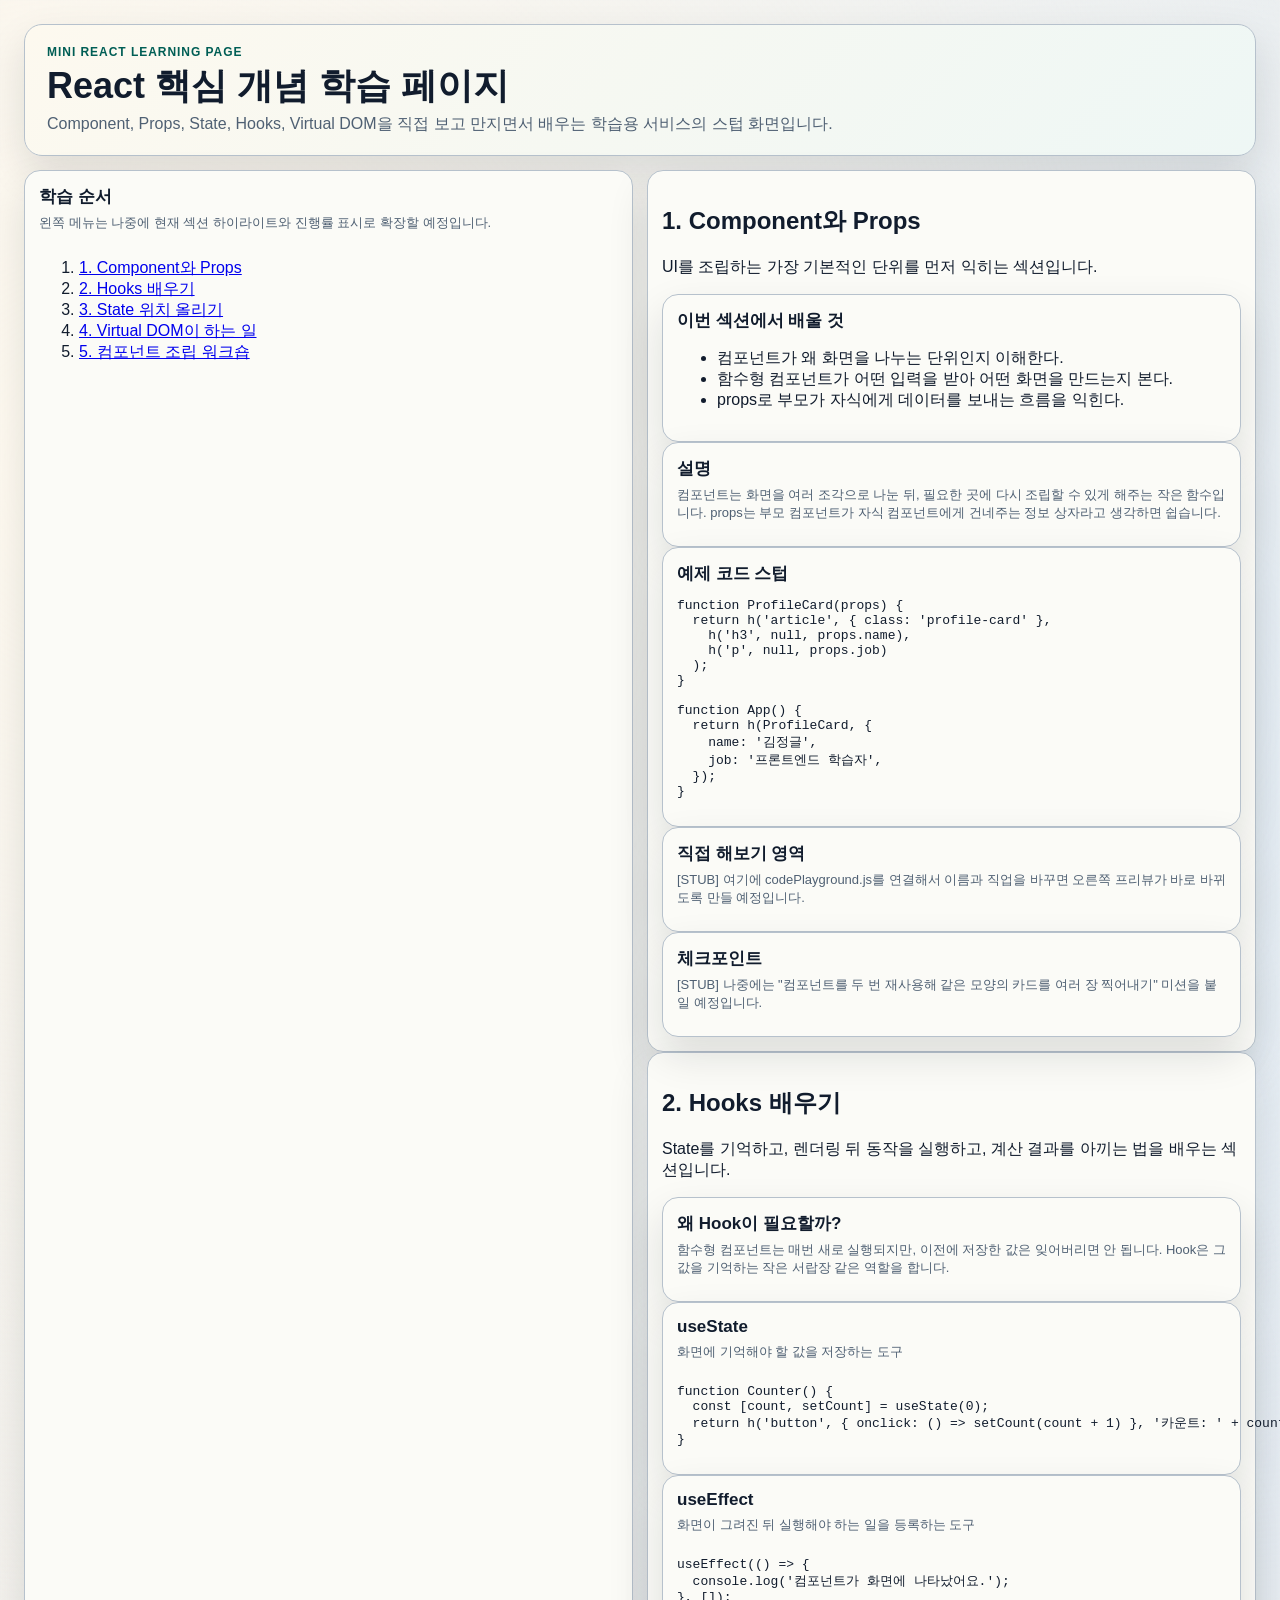
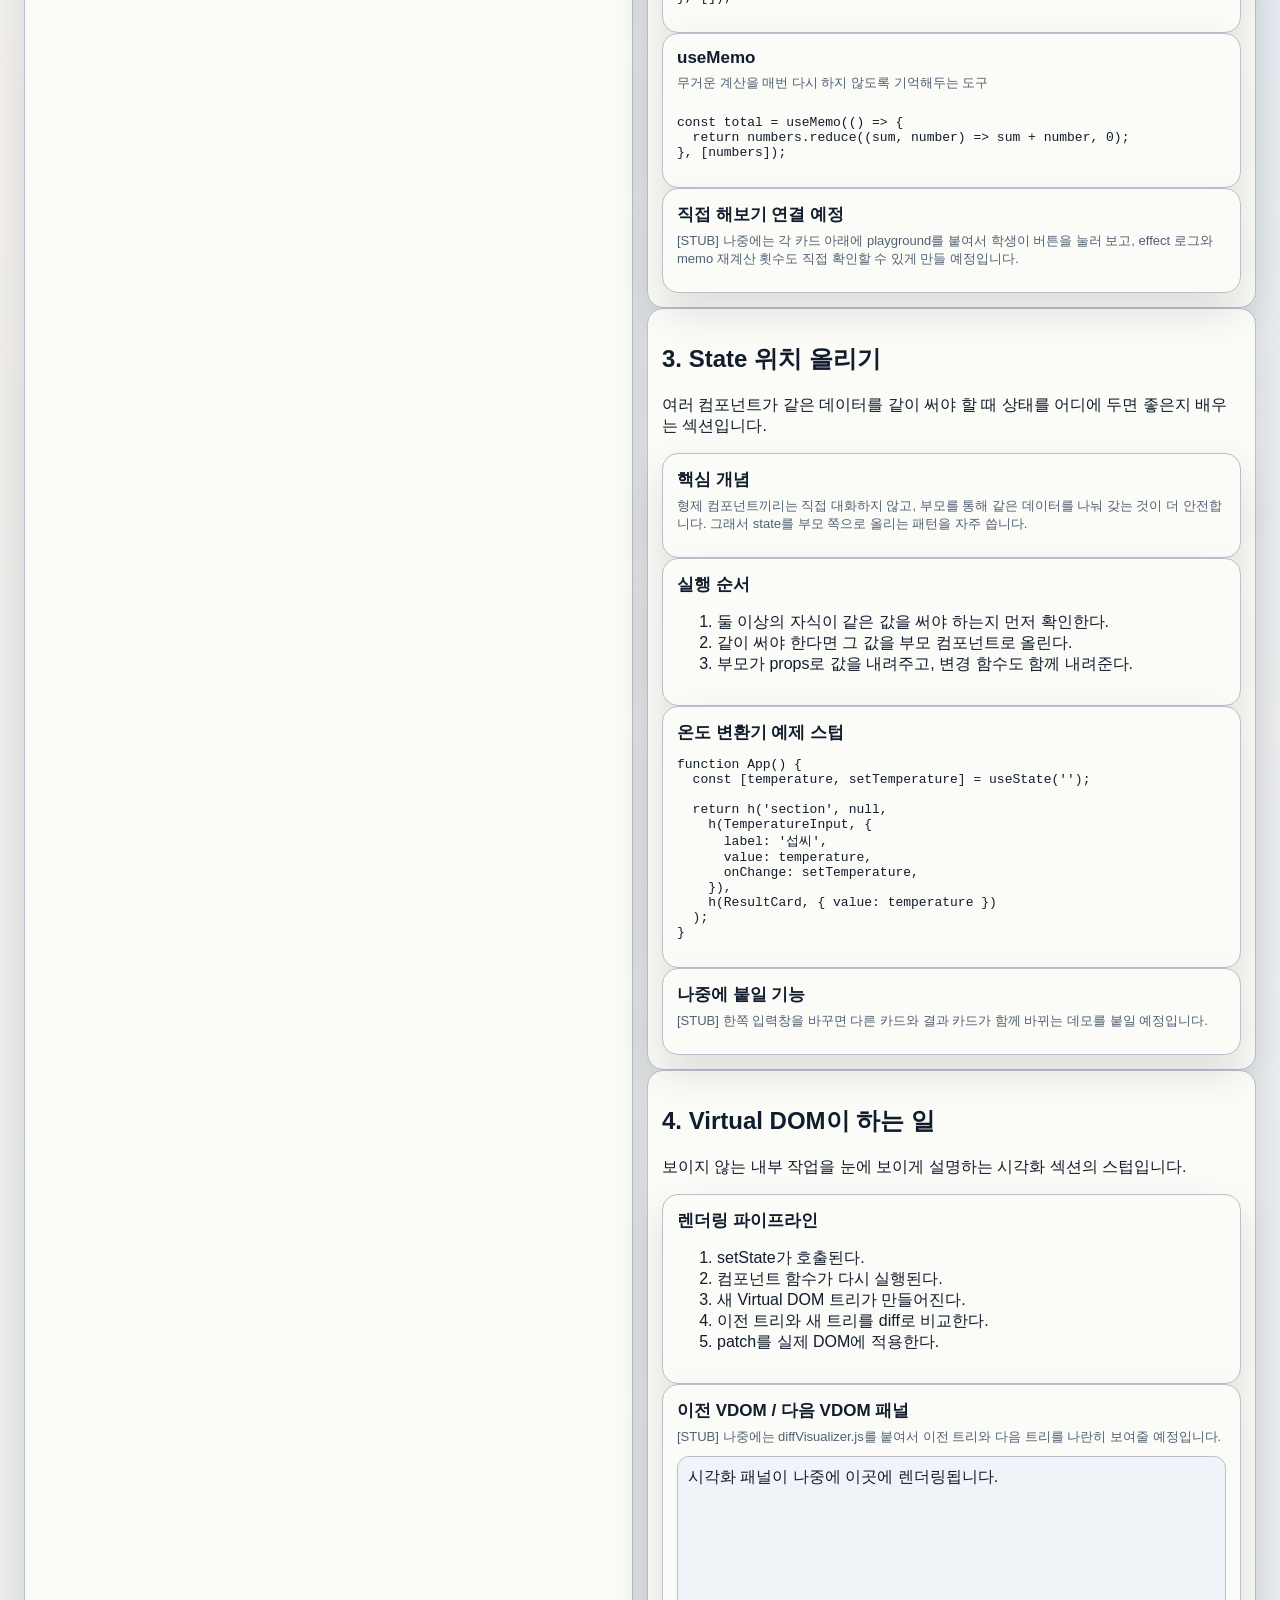
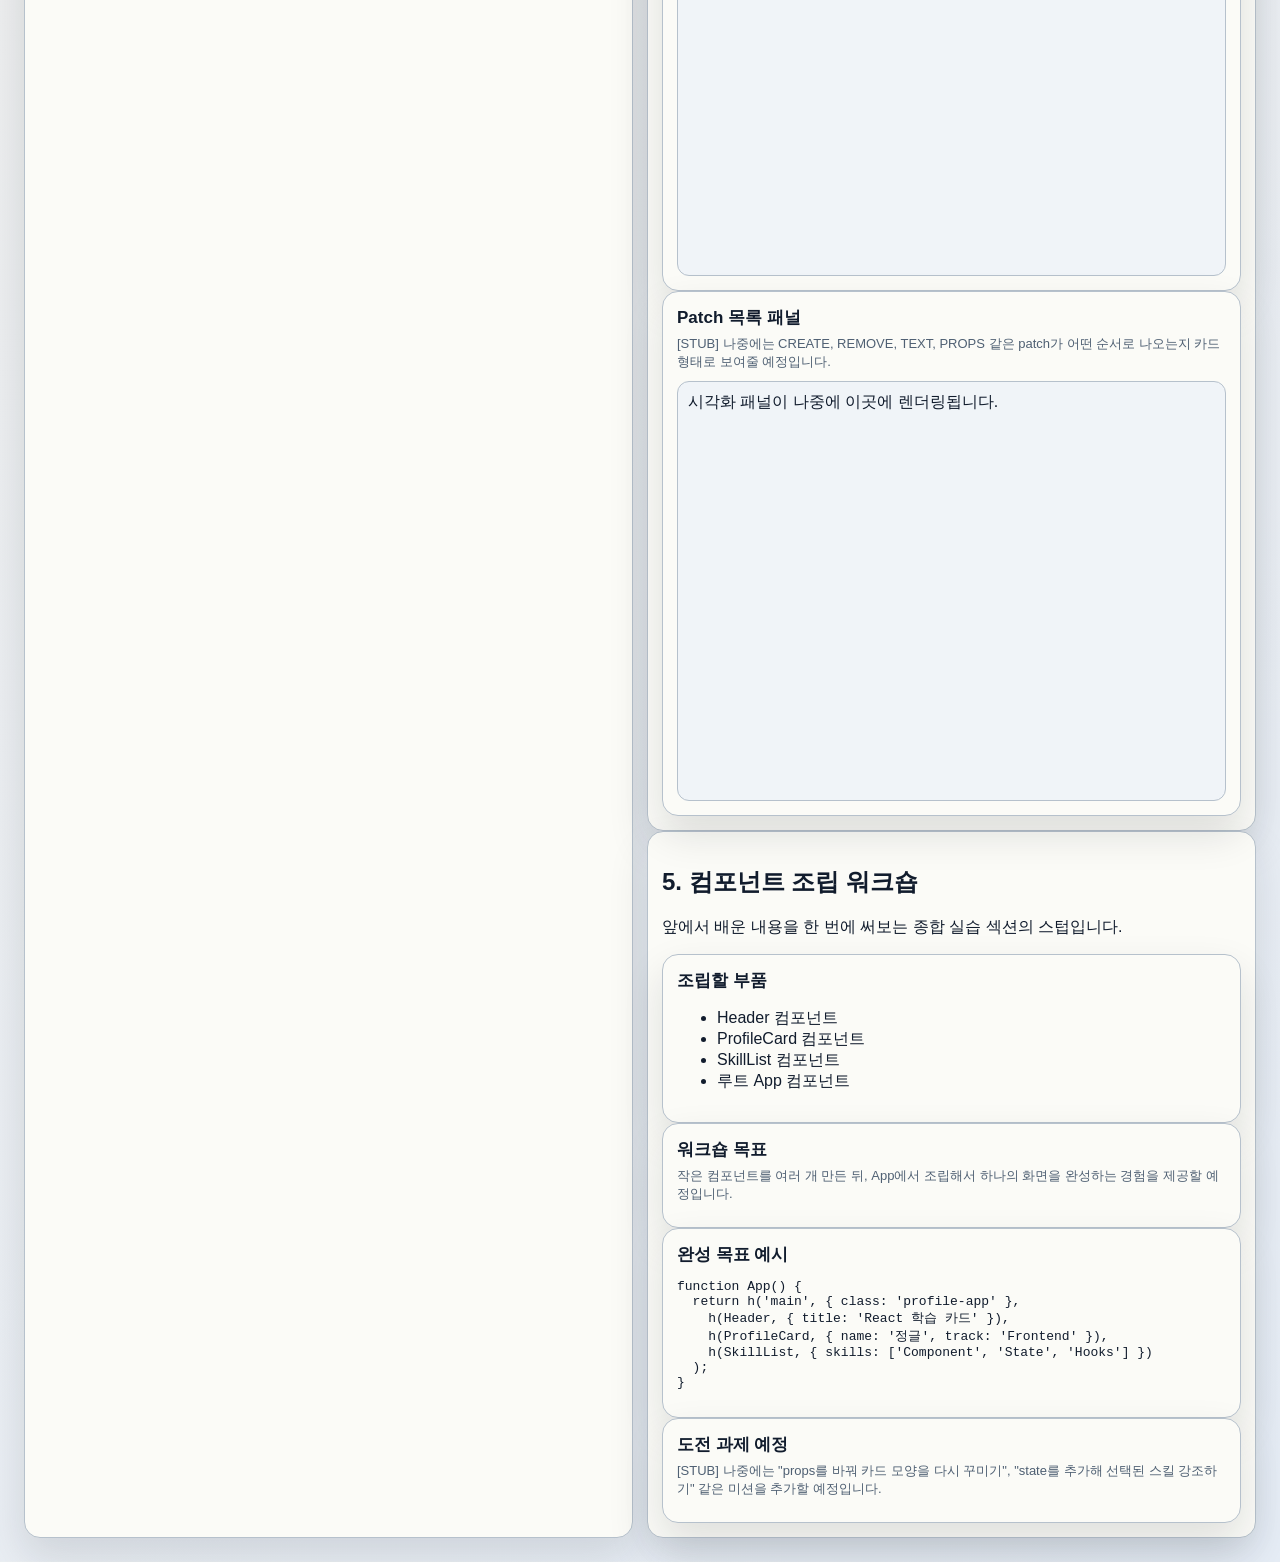
==== index.html @ 9bf92db6 "First commit" ====
<!doctype html>
<html lang="ko">
  <head>
    <meta charset="UTF-8" />
    <meta name="viewport" content="width=device-width, initial-scale=1.0" />
    <title>React Learning Page Stub</title>
    <link rel="stylesheet" href="./src/styles/main.css" />
  </head>
  <body>
    <div id="app"></div>
    <script type="module" src="./src/app.js"></script>
  </body>
</html>
---- src/styles/main.css ----
:root {
  --bg-a: #f5efe6;
  --bg-b: #e6edf6;
  --panel: #fbfbf7;
  --panel-soft: #f0f4f8;
  --line: #b6c1cc;
  --line-strong: #6f8094;
  --text: #111c2d;
  --muted: #4f6073;
  --accent: #007f73;
  --accent-strong: #005e55;
  --warn: #c53c27;
  --shadow: 0 18px 40px rgba(16, 22, 33, 0.12);
  --diff-panel-height: 340px;
}

* {
  box-sizing: border-box;
}

body {
  margin: 0;
  color: var(--text);
  background:
    radial-gradient(circle at 8% 10%, #fffaf0 0%, rgba(255, 250, 240, 0) 35%),
    radial-gradient(circle at 90% 15%, #dce9f6 0%, rgba(220, 233, 246, 0) 38%),
    linear-gradient(140deg, var(--bg-a), var(--bg-b));
  font-family: 'Pretendard', 'Apple SD Gothic Neo', 'Noto Sans KR', sans-serif;
  min-height: 100vh;
}

.nexus-shell {
  max-width: 1440px;
  margin: 0 auto;
  padding: 24px;
  display: grid;
  gap: 14px;
}

.hero {
  background: linear-gradient(135deg, #fdf9ef, #eef7f5);
  border: 1px solid var(--line);
  border-radius: 18px;
  padding: 20px 22px;
  box-shadow: var(--shadow);
  animation: rise-in 450ms ease-out;
}

.hero .eyebrow {
  margin: 0 0 6px;
  color: var(--accent-strong);
  text-transform: uppercase;
  letter-spacing: 0.08em;
  font-weight: 700;
  font-size: 12px;
}

.hero h1 {
  margin: 0;
  font-size: clamp(24px, 3vw, 36px);
  line-height: 1.15;
}

.hero p {
  margin: 8px 0 0;
  color: var(--muted);
}

.command-bar {
  display: flex;
  flex-wrap: wrap;
  gap: 8px;
  align-items: center;
  background: rgba(251, 251, 247, 0.75);
  border: 1px solid var(--line);
  border-radius: 16px;
  padding: 10px;
  backdrop-filter: blur(3px);
}

button {
  border: 1px solid var(--line-strong);
  background: #fff;
  color: var(--text);
  border-radius: 999px;
  padding: 8px 12px;
  font-weight: 700;
  font-size: 13px;
  cursor: pointer;
  transition: transform 120ms ease, background-color 120ms ease, border-color 120ms ease;
}

button:hover {
  background: #e8f4f3;
  border-color: var(--accent);
  transform: translateY(-1px);
}

button:active {
  transform: translateY(0);
}

button:disabled {
  opacity: 0.45;
  cursor: not-allowed;
}

.status {
  margin-left: 6px;
  font-size: 13px;
  color: var(--muted);
}

.main-grid {
  display: grid;
  gap: 14px;
  grid-template-columns: repeat(2, minmax(0, 1fr));
}

.main-grid .panel-card {
  display: flex;
  flex-direction: column;
}

.main-grid .panel-card .panel {
  flex: 1 1 auto;
}

#actual-root {
  height: 100%;
}

.panel-card {
  background: var(--panel);
  border: 1px solid var(--line);
  border-radius: 16px;
  padding: 14px;
  box-shadow: var(--shadow);
}

.panel-card > h2,
.panel-card > h3 {
  margin: 0;
  font-size: 17px;
}

.panel-card > p {
  margin: 6px 0 10px;
  color: var(--muted);
  font-size: 13px;
}

.tree-caption {
  min-height: 38px;
}

.panel {
  min-height: 420px;
  border-radius: 12px;
  border: 1px solid var(--line);
  background: var(--panel-soft);
  padding: 10px;
  overflow: auto;
}

.readonly-root {
  pointer-events: none;
}

.readonly-root .state-buttons,
.readonly-root .temp-control,
.readonly-root .ac-temp-input {
  display: none !important;
}

.readonly-root .device-row,
.readonly-root .device-row-ac {
  display: flex;
  align-items: center;
  justify-content: space-between;
}

.readonly-root .device-readout,
.readonly-root .ac-temp-readout {
  color: var(--accent-strong) !important;
  font-weight: 800;
}

.editable-root {
  outline: none;
}

.patch-log {
  min-height: var(--diff-panel-height);
  max-height: var(--diff-panel-height);
  overflow: auto;
  border-radius: 12px;
  border: 1px solid #243045;
  background: #101827;
  padding: 10px;
}

.log-row {
  margin: 0 0 8px;
  color: #d2ddf3;
  font-family: ui-monospace, SFMono-Regular, Menlo, Monaco, Consolas, 'Liberation Mono', monospace;
  font-size: 12px;
  line-height: 1.3;
}

.log-row.muted {
  color: #9ba8c0;
}

.tree-grid {
  display: grid;
  gap: 14px;
  grid-template-columns: repeat(2, minmax(0, 1fr));
}

.json-box {
  margin: 0;
  min-height: 260px;
  max-height: 340px;
  overflow: auto;
  border-radius: 12px;
  border: 1px solid #243045;
  background: #0f1725;
  color: #d6e0f5;
  padding: 10px;
}

#json-diff {
  min-height: var(--diff-panel-height);
  max-height: var(--diff-panel-height);
}

#json-current,
#json-after {
  min-height: 520px;
  max-height: 680px;
}

.json-tree {
  font-family: ui-monospace, SFMono-Regular, Menlo, Monaco, Consolas, 'Liberation Mono', monospace;
  font-size: 12px;
}

.json-branch {
  list-style: none;
  margin: 0;
  padding-left: 16px;
  border-left: 1px dashed rgba(188, 204, 229, 0.25);
}

.json-branch.root {
  border-left: none;
  padding-left: 0;
}

.json-branch > li {
  position: relative;
  margin: 3px 0;
}

.json-row {
  display: inline-flex;
  gap: 2px;
  align-items: baseline;
}

.json-key {
  color: #8cc9ff;
}

.json-value {
  color: #dfe8fa;
}

.json-value.string {
  color: #f9ca75;
}

.json-value.number {
  color: #73e0a9;
}

.json-value.boolean,
.json-value.null {
  color: #ff9ea4;
}

.json-value.shape {
  color: #a9b8d6;
}

.visualizer {
  overflow: auto;
}

.subheading {
  margin: 14px 0 6px;
  font-size: 14px;
  color: var(--text);
}

.tree-graph {
  border: 1px solid var(--line);
  background: linear-gradient(180deg, #f6f8fa, #eef2f6);
  border-radius: 12px;
  padding: 12px;
  overflow: auto;
}

.mutation-metrics {
  display: flex;
  flex-wrap: wrap;
  gap: 6px;
  margin: 4px 0 8px;
}

.metric-chip {
  display: inline-block;
  border: 1px solid #2b3d55;
  background: #0f1725;
  color: #c7d4ef;
  border-radius: 999px;
  padding: 4px 10px;
  font-size: 11px;
  line-height: 1.3;
  font-family: ui-monospace, SFMono-Regular, Menlo, Monaco, Consolas, 'Liberation Mono', monospace;
}

.mutation-log {
  min-height: 140px;
  max-height: 220px;
  overflow: auto;
  border-radius: 12px;
  border: 1px solid #243045;
  background: #101827;
  padding: 10px;
}

.graph-readable {
  min-width: 620px;
}

.graph-svg {
  width: 100%;
  height: auto;
  display: block;
}

.graph-level-guide {
  stroke: rgba(143, 158, 178, 0.25);
  stroke-width: 1;
}

.graph-level-label {
  fill: #4f6073;
  font-size: 12px;
  font-weight: 700;
}

.graph-edge {
  stroke: #6f8eb1;
  stroke-width: 1.3;
}

.graph-node {
  fill: #ffffff;
  stroke: #70869f;
  stroke-width: 1.5;
}

.graph-node-label {
  text-anchor: middle;
  dominant-baseline: middle;
  fill: #203146;
  font-size: 12px;
  font-weight: 700;
  font-family: 'Pretendard', 'Apple SD Gothic Neo', 'Noto Sans KR', sans-serif;
  pointer-events: none;
}

.nexus-board {
  display: grid;
  gap: 10px;
  animation: rise-in 260ms ease-out;
}

.nexus-header {
  border: 1px solid #99b8c8;
  background: linear-gradient(135deg, #e7f3f0, #dde9f3);
  border-radius: 12px;
  padding: 10px;
}

.nexus-header h4 {
  margin: 0;
}

.header-meta {
  margin-top: 6px;
  display: grid;
  grid-template-columns: repeat(3, minmax(0, 1fr));
  gap: 8px;
  font-size: 12px;
}

.header-meta span {
  padding: 6px;
  border-radius: 10px;
  background: rgba(255, 255, 255, 0.7);
  border: 1px solid #cad9e6;
}

.header-meta b {
  color: var(--muted);
  margin-right: 4px;
}

.room-grid {
  display: grid;
  grid-template-columns: repeat(2, minmax(0, 1fr));
  gap: 8px;
}

.room-card {
  border: 1px solid #b5cad9;
  background: #fff;
  border-radius: 12px;
  padding: 8px;
  transition: transform 140ms ease, box-shadow 140ms ease, border-color 140ms ease;
}

.room-card-head {
  display: flex;
  align-items: center;
  justify-content: space-between;
  margin-bottom: 7px;
}

.room-grid.is-sorting .room-card {
  cursor: grabbing;
}

.room-card.is-dragging {
  opacity: 0.4;
  transform: scale(0.985);
  border-style: dashed;
  border-color: #5f84a8;
}

.room-card.is-drag-hidden {
  visibility: hidden;
  height: 0 !important;
  min-height: 0 !important;
  padding: 0 !important;
  margin: 0 !important;
  border-width: 0 !important;
  overflow: hidden;
}

.room-card.room-drop-slot {
  border: 2px dashed var(--accent);
  background: rgba(0, 127, 115, 0.08);
  box-shadow: inset 0 0 0 1px rgba(0, 127, 115, 0.22);
}

.room-title {
  margin: 0;
  cursor: grab;
  user-select: none;
  display: inline-flex;
  align-items: center;
  gap: 6px;
}

.room-title::before {
  content: '::';
  color: #7f93ab;
  font-size: 11px;
  letter-spacing: 0.08em;
}

.card-theme-btn {
  border-radius: 999px;
  padding: 3px 8px;
  font-size: 11px;
  font-weight: 700;
  line-height: 1.4;
  border: 1px solid #9fb0c5;
  background: #fff;
  color: #28425d;
}

.room-card.is-dark {
  background: #162332;
  border-color: #385674;
}

.room-card.is-dark .room-title,
.room-card.is-dark .device-name {
  color: #e8f2ff;
}

.room-card.is-dark .room-title::before {
  color: #9ab7d4;
}

.room-card.is-dark .device-row {
  background: #1d2f43;
  border-color: #385674;
}

.room-card.is-dark .device-readout,
.room-card.is-dark .ac-temp-readout {
  color: #86f0df;
}

.room-card.is-dark .temp-control,
.room-card.is-dark em {
  color: #c5d6e9;
}

.room-card.is-dark .card-theme-btn,
.room-card.is-dark .chip-btn {
  background: #24394f;
  border-color: #4a6785;
  color: #e7f1ff;
}

.room-card.is-dark .chip-btn.is-active,
.room-card.is-dark .chip-btn[aria-pressed='true'] {
  background: #12473f;
  border-color: #2bb59c;
  color: #cbfff4;
}

.device-list {
  list-style: none;
  padding: 0;
  margin: 0;
  display: grid;
  gap: 6px;
}

.device-row {
  display: grid;
  grid-template-columns: 1fr auto auto;
  gap: 6px;
  padding: 6px;
  border-radius: 8px;
  border: 1px solid #d4dee8;
  background: #f9fbfc;
  font-size: 12px;
}

.device-row strong {
  justify-self: end;
}

.device-name {
  font-weight: 700;
}

.device-row-ac {
  grid-template-columns: 1fr auto auto;
}

.device-row-ac .state-buttons {
  grid-column: 1 / -1;
  width: 100%;
  display: flex;
  justify-content: flex-end;
}

.temp-control {
  display: inline-flex;
  align-items: center;
  gap: 4px;
  font-size: 12px;
  color: var(--muted);
}

.ac-temp-input {
  width: 54px;
  border: 1px solid #a7b7ca;
  border-radius: 8px;
  padding: 3px 6px;
  font-size: 12px;
  font-weight: 700;
  color: var(--text);
  background: #fff;
}

.ac-temp-readout {
  font-weight: 700;
  color: var(--accent-strong);
  justify-self: end;
}

.state-buttons {
  display: inline-flex;
  gap: 4px;
  flex-wrap: wrap;
  justify-content: flex-end;
}

.chip-btn {
  border-radius: 999px;
  padding: 3px 8px;
  font-size: 11px;
  font-weight: 700;
  line-height: 1.4;
  border: 1px solid #9fb0c5;
  background: #fff;
}

.chip-btn.is-active,
.chip-btn[aria-pressed='true'] {
  background: #dff3f0;
  border-color: var(--accent);
  color: var(--accent-strong);
}

.device-row em {
  font-style: normal;
  color: var(--muted);
  justify-self: end;
}

.device-row[data-active='on'] strong,
.device-row[data-power='on'] strong,
.device-row[data-state='recording'] strong {
  color: var(--accent-strong);
}

.device-row[data-active='off'] strong,
.device-row[data-power='off'] strong,
.device-row[data-state='idle'] strong {
  color: #7a8798;
}

.patch-hit {
  animation: patch-pulse 420ms ease-out;
}

.temp-hit {
  animation: temp-target 480ms ease-out;
}

.replace-hit {
  animation: replace-pop 520ms ease-out;
}

.graph-hit {
  fill: #ef4444 !important;
  stroke: #991b1b !important;
  animation: graph-node-pop 520ms ease-out;
}

.graph-hit + .graph-node-label {
  fill: #ffffff !important;
  font-weight: 800;
}

@keyframes rise-in {
  from {
    opacity: 0;
    transform: translateY(8px);
  }
  to {
    opacity: 1;
    transform: translateY(0);
  }
}

@keyframes patch-pulse {
  0% {
    box-shadow: 0 0 0 0 rgba(0, 127, 115, 0.18);
  }
  100% {
    box-shadow: 0 0 0 7px rgba(0, 127, 115, 0);
  }
}

@keyframes temp-target {
  0%,
  100% {
    border-radius: 4px;
  }
  35% {
    border-radius: 4px;
    background: rgba(197, 60, 39, 0.08);
    outline: 1px solid rgba(197, 60, 39, 0.45);
  }
}

@keyframes replace-pop {
  0% {
    transform: scale(0.98);
    outline: 2px solid rgba(0, 127, 115, 0.5);
  }
  100% {
    transform: scale(1);
    outline: 2px solid rgba(0, 127, 115, 0);
  }
}

@keyframes graph-node-pop {
  0% {
    transform: scale(0.92);
    fill: #fecaca;
    stroke: #dc2626;
  }
  55% {
    transform: scale(1.08);
    fill: #ef4444;
    stroke: #991b1b;
  }
  100% {
    transform: scale(1);
    fill: #ef4444;
    stroke: #991b1b;
  }
}

@media (max-width: 1200px) {
  .room-grid {
    grid-template-columns: 1fr;
  }
}

@media (max-width: 900px) {
  .nexus-shell {
    padding: 14px;
  }

  .main-grid,
  .tree-grid {
    grid-template-columns: 1fr;
  }

  .panel {
    min-height: 300px;
  }

  .header-meta,
  .room-grid {
    grid-template-columns: 1fr;
  }

  .patch-log,
  #json-diff {
    min-height: 280px;
    max-height: 280px;
  }
}
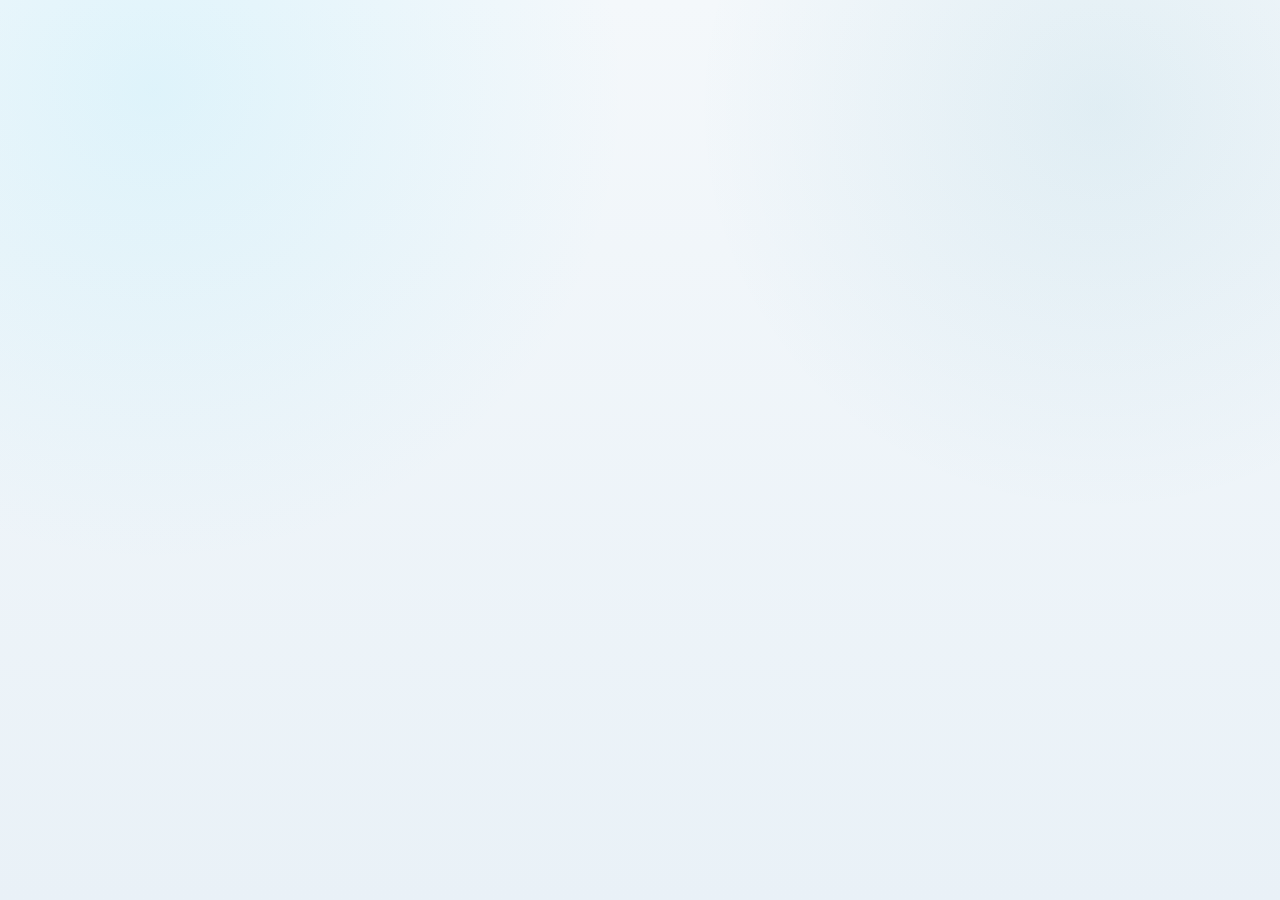
==== commit 76b857c6: "feat: 학습 페이지 레이아웃 개선과 챌린지 UX 정리" ====
--- a/index.html
+++ b/index.html
@@ -3,7 +3,7 @@
   <head>
     <meta charset="UTF-8" />
     <meta name="viewport" content="width=device-width, initial-scale=1.0" />
-    <title>React Learning Page Stub</title>
+    <title>What is React?</title>
     <link rel="stylesheet" href="./src/styles/main.css" />
   </head>
   <body>
--- a/src/styles/main.css
+++ b/src/styles/main.css
@@ -1,760 +1,1527 @@
+/* ===========================================================
+   전역 색과 그림자 값을 먼저 모아 둔다.
+   숫자를 한곳에 모아 두면 나중에 분위기를 바꾸기 쉽다.
+   =========================================================== */
 :root {
-  --bg-a: #f5efe6;
-  --bg-b: #e6edf6;
-  --panel: #fbfbf7;
-  --panel-soft: #f0f4f8;
-  --line: #b6c1cc;
-  --line-strong: #6f8094;
-  --text: #111c2d;
-  --muted: #4f6073;
-  --accent: #007f73;
-  --accent-strong: #005e55;
-  --warn: #c53c27;
-  --shadow: 0 18px 40px rgba(16, 22, 33, 0.12);
-  --diff-panel-height: 340px;
-}
-
+  --bg-top: #f4f8fb;
+  --bg-bottom: #e9f1f7;
+  --panel: #ffffff;
+  --panel-strong: #ffffff;
+  --panel-soft: #f4f9fd;
+  --line: #d7e2eb;
+  --line-strong: #8ea3b5;
+  --text: #1f2328;
+  --muted: #52606d;
+  --accent: #61dafb;
+  --accent-strong: #087ea4;
+  --accent-soft: #e6f7ff;
+  --warning-soft: #fff7db;
+  --warning-line: #e6c96b;
+  --danger-soft: #fff1f2;
+  --danger-line: #f3a4b3;
+  --code-bg: #1f2328;
+  --code-text: #eaf4fb;
+  --shadow-lg: 0 24px 50px rgba(31, 35, 40, 0.1);
+  --shadow-md: 0 16px 32px rgba(31, 35, 40, 0.08);
+  --radius-xl: 24px;
+  --radius-lg: 18px;
+  --radius-md: 14px;
+  --radius-sm: 10px;
+  --react-dark: #20232a;
+  --react-darker: #16181d;
+  --react-glow: rgba(97, 218, 251, 0.34);
+}
+
+/* ===========================================================
+   모든 요소의 크기 계산 방식을 통일한다.
+   padding과 border를 포함해서 계산하면 레이아웃이 덜 흔들린다.
+   =========================================================== */
 * {
   box-sizing: border-box;
 }
 
+/* ===========================================================
+   페이지 바탕과 기본 글꼴을 정한다.
+   밝은 종이 느낌 배경 위에 카드가 떠 있는 분위기를 만든다.
+   =========================================================== */
+html {
+  scroll-behavior: smooth;
+}
+
 body {
   margin: 0;
+  min-height: 100vh;
   color: var(--text);
   background:
-    radial-gradient(circle at 8% 10%, #fffaf0 0%, rgba(255, 250, 240, 0) 35%),
-    radial-gradient(circle at 90% 15%, #dce9f6 0%, rgba(220, 233, 246, 0) 38%),
-    linear-gradient(140deg, var(--bg-a), var(--bg-b));
+    radial-gradient(circle at 12% 10%, rgba(97, 218, 251, 0.14), transparent 34%),
+    radial-gradient(circle at 86% 12%, rgba(8, 126, 164, 0.08), transparent 30%),
+    linear-gradient(180deg, var(--bg-top), var(--bg-bottom));
   font-family: 'Pretendard', 'Apple SD Gothic Neo', 'Noto Sans KR', sans-serif;
-  min-height: 100vh;
-}
-
-.nexus-shell {
-  max-width: 1440px;
+}
+
+/* ===========================================================
+   링크 기본 색을 통일한다.
+   React tone을 유지하되 가독성이 좋은 청록 계열을 쓴다.
+   =========================================================== */
+a {
+  color: var(--accent-strong);
+}
+
+/* ===========================================================
+   버튼은 프로젝트 전체에서 같은 느낌을 공유한다.
+   =========================================================== */
+button {
+  border: 1px solid var(--line-strong);
+  border-radius: 999px;
+  background: white;
+  color: var(--text);
+  padding: 10px 14px;
+  font-size: 14px;
+  font-weight: 700;
+  cursor: pointer;
+  transition:
+    transform 120ms ease,
+    border-color 120ms ease,
+    background-color 120ms ease;
+}
+
+button:hover:not(:disabled) {
+  transform: translateY(-1px);
+  border-color: var(--accent);
+  background: var(--accent-soft);
+}
+
+button:disabled {
+  opacity: 0.45;
+  cursor: not-allowed;
+}
+
+/* ===========================================================
+   코드 태그는 본문 안에서도 조금 또렷하게 보이게 만든다.
+   =========================================================== */
+code {
+  border-radius: 8px;
+  background: rgba(15, 23, 42, 0.08);
+  padding: 2px 6px;
+  font-family: ui-monospace, SFMono-Regular, Menlo, Monaco, Consolas, 'Liberation Mono', monospace;
+  font-size: 0.95em;
+}
+
+/* ===========================================================
+   페이지 전체를 감싸는 메인 셸이다.
+   =========================================================== */
+.nexus-shell,
+.learning-shell {
+  width: min(1720px, calc(100% - 20px));
   margin: 0 auto;
-  padding: 24px;
-  display: grid;
+  padding: 28px 0 56px;
+}
+
+.learning-shell {
+  height: 100vh;
+  overflow: hidden;
+  padding: 18px 0;
+}
+
+/* ===========================================================
+   상단 히어로 영역은 페이지의 첫인상을 만든다.
+   =========================================================== */
+.hero,
+.learning-hero {
+  display: flex;
+  justify-content: center;
+  margin-bottom: 18px;
+}
+
+.hero-copy,
+.hero-status-card,
+.learning-sidebar,
+.panel-card {
+  border: 1px solid var(--line);
+  border-radius: var(--radius-xl);
+  background: rgba(255, 255, 255, 0.94);
+  box-shadow: var(--shadow-lg);
+}
+
+.hero-copy {
+  width: min(760px, 100%);
+  min-height: 0;
+  padding: 24px 28px;
+  text-align: center;
+  color: #f6fbff;
+  background:
+    radial-gradient(circle at top right, rgba(97, 218, 251, 0.18), transparent 30%),
+    linear-gradient(135deg, rgba(32, 35, 42, 0.98), rgba(22, 24, 29, 0.98));
+}
+
+.hero-copy-inline {
+  display: flex;
+  align-items: center;
+  justify-content: flex-start;
+  flex-wrap: wrap;
+  gap: 18px 26px;
+  width: 100%;
+  padding: 14px 20px;
+  text-align: left;
+}
+
+.hero-title-row {
+  display: flex;
+  align-items: center;
+  justify-content: flex-start;
   gap: 14px;
-}
-
-.hero {
-  background: linear-gradient(135deg, #fdf9ef, #eef7f5);
-  border: 1px solid var(--line);
-  border-radius: 18px;
-  padding: 20px 22px;
-  box-shadow: var(--shadow);
-  animation: rise-in 450ms ease-out;
-}
-
-.hero .eyebrow {
+  flex-wrap: nowrap;
+  flex: 0 0 auto;
+  min-width: 0;
+}
+
+.react-mark {
+  width: 72px;
+  height: auto;
+  filter: drop-shadow(0 0 22px var(--react-glow));
+}
+
+.react-mark-inline {
+  width: 44px;
+  flex: 0 0 auto;
+  filter:
+    drop-shadow(0 0 18px rgba(97, 218, 251, 0.28))
+    drop-shadow(0 10px 20px rgba(8, 126, 164, 0.12));
+}
+
+.react-mark-orbit {
+  fill: none;
+  stroke: var(--accent);
+  stroke-width: 10;
+}
+
+.react-mark-core {
+  fill: var(--accent);
+}
+
+.eyebrow {
+  margin: 0 0 10px;
+  color: var(--accent);
+  font-size: 12px;
+  font-weight: 800;
+  letter-spacing: 0.1em;
+  text-transform: uppercase;
+}
+
+.hero h1 {
+  margin: 0;
+  white-space: nowrap;
+  font-size: clamp(28px, 2.8vw, 38px);
+  line-height: 1.06;
+  font-weight: 900;
+  letter-spacing: -0.04em;
+  background:
+    linear-gradient(
+      180deg,
+      rgba(214, 220, 226, 0.98) 0%,
+      rgba(237, 241, 244, 0.98) 24%,
+      rgba(188, 196, 204, 0.95) 48%,
+      rgba(230, 235, 240, 0.96) 72%,
+      rgba(177, 185, 193, 0.94) 100%
+    ),
+    linear-gradient(
+      118deg,
+      rgba(255, 255, 255, 0) 0%,
+      rgba(228, 238, 245, 0.18) 41%,
+      rgba(97, 218, 251, 0.22) 49%,
+      rgba(243, 247, 250, 0.18) 57%,
+      rgba(255, 255, 255, 0) 100%
+    );
+  background-size: 100% 100%, 240% 100%;
+  background-position: 50% 50%, 165% 50%;
+  -webkit-background-clip: text;
+  background-clip: text;
+  color: transparent;
+  -webkit-text-fill-color: transparent;
+  -webkit-text-stroke: 0.5px rgba(214, 220, 226, 0.12);
+  text-shadow:
+    0 1px 0 rgba(245, 247, 249, 0.08),
+    0 0 1px rgba(208, 216, 224, 0.16);
+  filter:
+    drop-shadow(0 1px 0 rgba(255, 255, 255, 0.08))
+    drop-shadow(0 8px 16px rgba(97, 218, 251, 0.04));
+  animation: hero-title-shimmer 7.4s ease-in-out infinite;
+}
+
+/* ===========================================================
+   제목 위를 빛이 한 번 훑고 지나가는 느낌을 만든다.
+   React cyan이 금속 표면 위를 스치듯 이동하도록 배경 위치를 바꾼다.
+   =========================================================== */
+@keyframes hero-title-shimmer {
+  0% {
+    background-position: 50% 50%, 165% 50%;
+  }
+
+  50% {
+    background-position: 50% 50%, 54% 50%;
+  }
+
+  100% {
+    background-position: 50% 50%, -8% 50%;
+  }
+}
+
+.hero-pills {
+  display: flex;
+  flex: 0 0 auto;
+  flex-wrap: nowrap;
+  align-items: center;
+  gap: 18px;
+  margin-top: 0;
+  justify-content: flex-start;
+}
+
+.hero-pill {
+  display: inline-flex;
+  align-items: center;
+  gap: 8px;
+  border: 1px solid rgba(97, 218, 251, 0.24);
+  border-radius: 999px;
+  background: rgba(97, 218, 251, 0.12);
+  color: #dff7ff;
+  white-space: nowrap;
+  padding: 6px 11px;
+  font-size: 12px;
+  font-weight: 700;
+  text-decoration: none;
+  transition:
+    transform 180ms ease,
+    border-color 180ms ease,
+    background-color 180ms ease,
+    box-shadow 180ms ease;
+}
+
+.hero-pill:hover {
+  border-color: rgba(97, 218, 251, 0.42);
+  background: rgba(97, 218, 251, 0.18);
+  box-shadow: 0 10px 24px rgba(8, 126, 164, 0.18);
+  transform: translateY(-1px);
+}
+
+.hero-pill:focus-visible {
+  outline: 2px solid rgba(97, 218, 251, 0.95);
+  outline-offset: 3px;
+}
+
+.hero-pill-icon {
+  width: 14px;
+  height: 14px;
+  flex: 0 0 auto;
+}
+
+.hero-utility {
+  display: flex;
+  flex: 0 0 auto;
+  margin-left: auto;
+  align-items: center;
+}
+
+.hero-test-link {
+  display: inline-flex;
+  align-items: center;
+  justify-content: center;
+  border: 1px solid rgba(255, 255, 255, 0.18);
+  border-radius: 999px;
+  background: rgba(255, 255, 255, 0.1);
+  color: #f4fbff;
+  white-space: nowrap;
+  padding: 7px 12px;
+  font-size: 12px;
+  font-weight: 800;
+  letter-spacing: 0.04em;
+  text-decoration: none;
+  transition:
+    transform 180ms ease,
+    border-color 180ms ease,
+    background-color 180ms ease,
+    box-shadow 180ms ease;
+}
+
+.hero-test-link:hover {
+  transform: translateY(-1px);
+  border-color: rgba(97, 218, 251, 0.42);
+  background: rgba(97, 218, 251, 0.18);
+  box-shadow: 0 10px 24px rgba(8, 126, 164, 0.18);
+}
+
+.hero-test-link:focus-visible {
+  outline: 2px solid rgba(97, 218, 251, 0.95);
+  outline-offset: 3px;
+}
+
+.hero-status-card {
+  display: flex;
+  flex-direction: column;
+  justify-content: center;
+  padding: 22px;
+  background:
+    linear-gradient(160deg, rgba(97, 218, 251, 0.16), rgba(255, 255, 255, 0.95)),
+    var(--panel-strong);
+}
+
+.hero-status-label {
+  margin: 0 0 8px;
+  color: var(--muted);
+  font-size: 13px;
+  font-weight: 700;
+}
+
+.hero-status-value {
+  font-size: 26px;
+  line-height: 1.2;
+}
+
+.hero-status-copy {
+  margin: 10px 0 0;
+  color: var(--muted);
+  line-height: 1.7;
+}
+
+/* ===========================================================
+   메인 학습 레이아웃이다.
+   왼쪽 rail에는 navigation을 두고,
+   가운데에는 읽기용 stage를 두고,
+   오른쪽 rail은 실습 playground 전용으로 사용한다.
+   =========================================================== */
+.main-grid,
+.learning-grid {
+  display: grid;
+  grid-template-columns:
+    minmax(164px, 188px)
+    minmax(0, 1.08fr)
+    minmax(420px, 0.92fr);
+  grid-template-rows: auto minmax(0, 1fr);
+  height: 100%;
+  justify-content: start;
+  gap: 24px;
+  align-items: stretch;
+}
+
+.learning-hero-banner {
+  grid-column: 2 / 4;
+  grid-row: 1;
+  margin-bottom: 0;
+  min-width: 0;
+}
+
+.learning-hero-banner .hero-copy {
+  width: 100%;
+}
+
+.learning-sidebar {
+  grid-column: 1;
+  grid-row: 2;
+  position: static;
+  align-self: start;
+  height: fit-content;
+  min-height: auto;
+  overflow: visible;
+  padding: 14px;
+  width: 100%;
+}
+
+.sidebar-label {
   margin: 0 0 6px;
   color: var(--accent-strong);
+  font-size: 12px;
+  font-weight: 800;
+  letter-spacing: 0.08em;
   text-transform: uppercase;
-  letter-spacing: 0.08em;
-  font-weight: 700;
-  font-size: 12px;
-}
-
-.hero h1 {
-  margin: 0;
-  font-size: clamp(24px, 3vw, 36px);
-  line-height: 1.15;
-}
-
-.hero p {
+}
+
+.learning-sidebar h2 {
+  margin: 0;
+  font-size: 21px;
+}
+
+.sidebar-copy {
   margin: 8px 0 0;
   color: var(--muted);
-}
-
-.command-bar {
+  font-size: 14px;
+  line-height: 1.6;
+}
+
+.learning-content {
+  display: block;
+  width: 100%;
+  min-height: auto;
+  overflow: visible;
+  padding-right: 0;
+}
+
+.learning-stage {
+  grid-column: 2;
+  grid-row: 2;
+  display: grid;
+  grid-template-rows: auto minmax(0, 1fr);
+  gap: 28px;
+  width: 100%;
+  min-width: 0;
+  max-width: none;
+  justify-self: start;
+  align-self: stretch;
+  height: 100%;
+  overflow-y: auto;
+  overscroll-behavior: contain;
+  scrollbar-gutter: stable;
+  border: 1px solid rgba(8, 126, 164, 0.12);
+  border-radius: 24px;
+  background: rgba(255, 255, 255, 0.98);
+  padding: 22px 28px 28px;
+}
+
+.learning-practice-rail {
+  grid-column: 3;
+  grid-row: 2;
+  position: static;
+  align-self: stretch;
+  min-width: 0;
+  width: 100%;
+  height: 100%;
+  overflow-y: auto;
+  overscroll-behavior: contain;
+  scrollbar-gutter: stable;
+}
+
+.practice-rail-slot {
+  display: grid;
+  gap: 14px;
+  width: 100%;
+}
+
+.practice-rail-panel {
+  display: grid;
+  gap: 16px;
+  border: 1px solid rgba(8, 126, 164, 0.14);
+  border-radius: 24px;
+  background: rgba(255, 255, 255, 0.98);
+  padding: 18px;
+}
+
+.practice-rail-header {
+  display: grid;
+  gap: 6px;
+}
+
+.practice-rail-kicker {
+  margin: 0;
+  color: var(--accent-strong);
+  font-size: 11px;
+  font-weight: 800;
+  letter-spacing: 0.12em;
+  text-transform: uppercase;
+}
+
+.practice-rail-title {
+  margin: 0;
+  font-size: 22px;
+  line-height: 1.1;
+  letter-spacing: -0.03em;
+}
+
+.practice-rail-body {
+  display: grid;
+  gap: 12px;
+}
+
+.practice-rail-tabs {
   display: flex;
   flex-wrap: wrap;
   gap: 8px;
-  align-items: center;
-  background: rgba(251, 251, 247, 0.75);
-  border: 1px solid var(--line);
-  border-radius: 16px;
-  padding: 10px;
-  backdrop-filter: blur(3px);
-}
-
-button {
-  border: 1px solid var(--line-strong);
-  background: #fff;
-  color: var(--text);
+  justify-content: flex-end;
+}
+
+.practice-rail-tab {
+  padding: 10px 15px;
+  border: 1px solid rgba(8, 126, 164, 0.16);
   border-radius: 999px;
-  padding: 8px 12px;
+  background: rgba(97, 218, 251, 0.08);
+  color: #0f172a;
+  font-size: 13px;
   font-weight: 700;
-  font-size: 13px;
-  cursor: pointer;
-  transition: transform 120ms ease, background-color 120ms ease, border-color 120ms ease;
-}
-
-button:hover {
-  background: #e8f4f3;
-  border-color: var(--accent);
-  transform: translateY(-1px);
-}
-
-button:active {
-  transform: translateY(0);
-}
-
-button:disabled {
-  opacity: 0.45;
-  cursor: not-allowed;
-}
-
-.status {
-  margin-left: 6px;
-  font-size: 13px;
-  color: var(--muted);
-}
-
-.main-grid {
-  display: grid;
-  gap: 14px;
-  grid-template-columns: repeat(2, minmax(0, 1fr));
-}
-
-.main-grid .panel-card {
+}
+
+.practice-rail-tab:hover {
+  border-color: rgba(97, 218, 251, 0.42);
+  background: rgba(97, 218, 251, 0.16);
+}
+
+.practice-rail-tab.is-active {
+  border-color: rgba(8, 126, 164, 0.32);
+  background: linear-gradient(180deg, rgba(97, 218, 251, 0.24), rgba(97, 218, 251, 0.14));
+  box-shadow: inset 0 1px 0 rgba(255, 255, 255, 0.8);
+}
+
+.practice-rail-tab:focus-visible {
+  outline: 2px solid rgba(97, 218, 251, 0.92);
+  outline-offset: 2px;
+}
+
+.practice-rail-playground {
+  min-width: 0;
+}
+
+.chapter-shell {
   display: flex;
   flex-direction: column;
-}
-
-.main-grid .panel-card .panel {
-  flex: 1 1 auto;
-}
-
-#actual-root {
-  height: 100%;
-}
-
+  align-items: flex-start;
+  justify-content: flex-start;
+  gap: 18px;
+  border: 0;
+  border-bottom: 1px solid rgba(8, 126, 164, 0.14);
+  border-radius: 0;
+  background: transparent;
+  box-shadow: none;
+  padding: 0 0 24px;
+  text-align: left;
+}
+
+.chapter-copy {
+  min-width: 0;
+  display: grid;
+  gap: 10px;
+  justify-items: start;
+}
+
+.chapter-step {
+  margin: 0 0 8px;
+  color: var(--accent-strong);
+  font-size: 12px;
+  font-weight: 800;
+  letter-spacing: 0.08em;
+  text-transform: uppercase;
+}
+
+.chapter-title {
+  margin: 0;
+  max-width: 18ch;
+  font-size: clamp(36px, 5vw, 56px);
+  line-height: 0.98;
+  letter-spacing: -0.04em;
+}
+
+.chapter-summary {
+  margin: 0;
+  max-width: 64ch;
+  color: var(--muted);
+  line-height: 1.8;
+  font-size: 17px;
+}
+
+.chapter-actions {
+  display: flex;
+  flex-wrap: wrap;
+  gap: 10px;
+  justify-content: flex-start;
+}
+
+/* ===========================================================
+   왼쪽 네비게이션 목록 모양이다.
+   =========================================================== */
+.learning-nav-list {
+  display: grid;
+  gap: 8px;
+  margin: 14px 0 0;
+  padding: 0;
+  list-style: none;
+}
+
+.learning-nav-list li {
+  margin: 0;
+}
+
+.learning-nav-link {
+  display: block;
+  width: 100%;
+  border: 1px solid transparent;
+  border-radius: var(--radius-md);
+  background: transparent;
+  color: var(--text);
+  padding: 10px 12px;
+  font-size: 14px;
+  font-weight: 700;
+  line-height: 1.4;
+  text-align: left;
+  text-decoration: none;
+  transition:
+    transform 120ms ease,
+    background-color 120ms ease,
+    border-color 120ms ease;
+}
+
+.learning-nav-link:hover {
+  transform: translateX(2px);
+  border-color: rgba(97, 218, 251, 0.32);
+  background: rgba(97, 218, 251, 0.12);
+}
+
+.learning-nav-link.is-active {
+  border-color: rgba(97, 218, 251, 0.38);
+  background: var(--accent-soft);
+  color: var(--accent-strong);
+}
+
+/* ===========================================================
+   페이지 안의 카드 공통 스타일이다.
+   =========================================================== */
 .panel-card {
-  background: var(--panel);
+  padding: 18px;
+}
+
+.panel-card > h2,
+.panel-card > h3,
+.panel-card > h4 {
+  margin-top: 0;
+}
+
+.learning-section {
+  min-height: 0;
+  border: 0;
+  border-radius: 0;
+  background: transparent;
+  box-shadow: none;
+  padding: 0;
+}
+
+.learning-section > div:first-child {
+  display: grid;
+  gap: 10px;
+  margin-bottom: 18px;
+}
+
+.learning-section > div:first-child h2 {
+  margin: 0;
+  max-width: 20ch;
+  font-size: clamp(30px, 4vw, 40px);
+  line-height: 1.08;
+  letter-spacing: -0.02em;
+}
+
+.learning-section > div:first-child p {
+  margin: 0;
+  max-width: 64ch;
+  color: var(--muted);
+  line-height: 1.78;
+}
+
+.learning-section > h2,
+.learning-section > h3 {
+  margin-top: 0;
+}
+
+.learning-section > p {
+  color: var(--muted);
+  line-height: 1.7;
+}
+
+.learning-subsection {
+  margin-top: 0;
+  border: 0;
+  border-top: 1px solid rgba(8, 126, 164, 0.12);
+  border-radius: 0;
+  background: transparent;
+  box-shadow: none;
+  padding: 28px 0;
+}
+
+.learning-section > .learning-subsection:first-of-type {
+  border-top: 0;
+  padding-top: 0;
+}
+
+.learning-subsection > h3 {
+  margin: 0 0 14px;
+  font-size: 23px;
+  line-height: 1.2;
+  letter-spacing: -0.02em;
+}
+
+.learning-subsection > h3.subsection-heading-friendly {
+  display: inline-flex;
+  align-items: center;
+  gap: 10px;
+}
+
+.subsection-heading-emoji {
+  flex: 0 0 auto;
+  font-size: 22px;
+  line-height: 1;
+}
+
+.subsection-heading-text {
+  display: inline;
+}
+
+.learning-subsection p,
+.learning-subsection li {
+  color: var(--muted);
+  line-height: 1.75;
+}
+
+.learning-subsection > p {
+  margin: 0;
+}
+
+.learning-subsection > * + * {
+  margin-top: 14px;
+}
+
+.learning-subsection > div {
+  display: grid;
+  gap: 8px;
+}
+
+.learning-subsection h4 {
+  margin: 0;
+  color: var(--text);
+  font-size: 15px;
+  font-weight: 800;
+}
+
+.learning-subsection ul,
+.learning-subsection ol {
+  margin: 0;
+  padding-left: 22px;
+}
+
+.learning-subsection li + li {
+  margin-top: 8px;
+}
+
+.learning-subsection > pre {
+  overflow: auto;
+  margin: 0;
+  border-radius: var(--radius-md);
+  background: var(--code-bg);
+  color: var(--code-text);
+  padding: 16px;
+  box-shadow: inset 0 1px 0 rgba(255, 255, 255, 0.04);
+}
+
+.learning-subsection > pre code {
+  display: block;
+  background: transparent;
+  color: inherit;
+  padding: 0;
+  white-space: pre;
+}
+
+/* ===========================================================
+   섹션 머리말 블록 스타일이다.
+   =========================================================== */
+.section-header {
+  margin-bottom: 16px;
+}
+
+.section-header h2 {
+  margin: 0;
+  font-size: clamp(26px, 3vw, 34px);
+}
+
+.section-subtitle {
+  margin: 8px 0 0;
+  color: var(--muted);
+  line-height: 1.7;
+}
+
+/* ===========================================================
+   code block은 읽기 전용 예제 표시용이다.
+   =========================================================== */
+.code-block,
+.playground-vdom,
+.diff-tree-body,
+.diff-patch-list {
+  overflow: auto;
+  border-radius: var(--radius-md);
+  background: var(--code-bg);
+  color: var(--code-text);
+  padding: 14px;
+  font-family: ui-monospace, SFMono-Regular, Menlo, Monaco, Consolas, 'Liberation Mono', monospace;
+  font-size: 13px;
+  line-height: 1.6;
+}
+
+.code-block {
+  margin: 0;
+}
+
+/* ===========================================================
+   contentBlocks.js에서 쓰는 공통 학습 박스들이다.
+   =========================================================== */
+.you-will-learn,
+.note-block,
+.deep-dive,
+.recap-block,
+.challenge-block {
+  margin-top: 14px;
   border: 1px solid var(--line);
-  border-radius: 16px;
-  padding: 14px;
-  box-shadow: var(--shadow);
-}
-
-.panel-card > h2,
-.panel-card > h3 {
-  margin: 0;
-  font-size: 17px;
-}
-
-.panel-card > p {
-  margin: 6px 0 10px;
-  color: var(--muted);
-  font-size: 13px;
-}
-
-.tree-caption {
-  min-height: 38px;
-}
-
-.panel {
-  min-height: 420px;
-  border-radius: 12px;
-  border: 1px solid var(--line);
-  background: var(--panel-soft);
-  padding: 10px;
-  overflow: auto;
-}
-
-.readonly-root {
-  pointer-events: none;
-}
-
-.readonly-root .state-buttons,
-.readonly-root .temp-control,
-.readonly-root .ac-temp-input {
-  display: none !important;
-}
-
-.readonly-root .device-row,
-.readonly-root .device-row-ac {
+  border-radius: var(--radius-lg);
+  background: rgba(255, 255, 255, 0.86);
+  padding: 16px;
+}
+
+.you-will-learn {
+  background: #eef6ff;
+}
+
+.you-will-learn h3,
+.recap-block h3,
+.challenge-block h4 {
+  margin: 0 0 10px;
+}
+
+.you-will-learn ul,
+.recap-block ul {
+  margin: 0;
+  padding-left: 20px;
+}
+
+.you-will-learn li,
+.recap-block li {
+  line-height: 1.8;
+}
+
+.note-block {
+  display: grid;
+  grid-template-columns: auto 1fr;
+  gap: 12px;
+  background: var(--warning-soft);
+  border-color: var(--warning-line);
+}
+
+.note-icon {
+  font-size: 20px;
+  line-height: 1;
+}
+
+.note-content {
+  color: #5a4b16;
+  line-height: 1.75;
+}
+
+.deep-dive summary {
+  cursor: pointer;
+  font-weight: 800;
+}
+
+.deep-dive-content {
+  margin-top: 12px;
+  color: var(--muted);
+  line-height: 1.75;
+}
+
+.challenge-toggle {
+  margin-top: 0;
+}
+
+.challenge-toggle-summary {
   display: flex;
   align-items: center;
   justify-content: space-between;
-}
-
-.readonly-root .device-readout,
-.readonly-root .ac-temp-readout {
-  color: var(--accent-strong) !important;
+  gap: 12px;
+  cursor: pointer;
+  list-style: none;
+  padding: 4px 0;
+  color: var(--text);
+  font-size: 23px;
   font-weight: 800;
-}
-
-.editable-root {
+  line-height: 1.2;
+  letter-spacing: -0.02em;
+}
+
+.challenge-toggle-summary::-webkit-details-marker {
+  display: none;
+}
+
+.challenge-toggle-summary::after {
+  content: '열기';
+  flex: 0 0 auto;
+  border: 1px solid rgba(240, 209, 139, 0.9);
+  border-radius: 999px;
+  background: rgba(255, 248, 236, 0.96);
+  color: #7a5a14;
+  padding: 6px 10px;
+  font-size: 12px;
+  line-height: 1;
+}
+
+.challenge-toggle[open] .challenge-toggle-summary::after {
+  content: '닫기';
+}
+
+.challenge-toggle-body {
+  display: grid;
+  gap: 14px;
+  margin-top: 14px;
+  border: 1px solid rgba(240, 209, 139, 0.7);
+  border-radius: var(--radius-md);
+  background: rgba(255, 248, 236, 0.68);
+  padding: 16px;
+}
+
+.challenge-toggle-body > div {
+  display: grid;
+  gap: 8px;
+}
+
+.challenge-toggle-body h4,
+.challenge-toggle-body p,
+.challenge-toggle-body ul {
+  margin: 0;
+}
+
+.challenge-toggle-body ul {
+  padding-left: 22px;
+}
+
+.challenge-toggle-body li {
+  color: var(--muted);
+  line-height: 1.75;
+}
+
+.challenge-toggle-body p {
+  color: var(--muted);
+  line-height: 1.75;
+}
+
+.challenge-block {
+  background: #fff8ec;
+  border-color: #f0d18b;
+}
+
+.challenge-actions {
+  display: flex;
+  flex-wrap: wrap;
+  gap: 10px;
+  margin-top: 12px;
+}
+
+.challenge-panel {
+  margin-top: 12px;
+  border: 1px dashed rgba(21, 32, 51, 0.2);
+  border-radius: var(--radius-md);
+  background: rgba(255, 255, 255, 0.7);
+  padding: 14px;
+  color: var(--muted);
+  line-height: 1.7;
+}
+
+.recap-block {
+  background: #eef8f2;
+}
+
+/* ===========================================================
+   UI 미리보기 섹션 안의 2열 레이아웃이다.
+   =========================================================== */
+.ui-preview-grid {
+  display: grid;
+  grid-template-columns: minmax(0, 1.05fr) minmax(0, 0.95fr);
+  gap: 16px;
+  margin-top: 16px;
+}
+
+/* ===========================================================
+   playground 전체 모양이다.
+   =========================================================== */
+.playground {
+  display: grid;
+  grid-template-columns: minmax(0, 1fr) minmax(0, 1fr);
+  gap: 14px;
+}
+
+.playground-stacked {
+  grid-template-columns: 1fr;
+}
+
+.playground-editor,
+.playground-preview {
+  border: 1px solid var(--line);
+  border-radius: var(--radius-lg);
+  background: rgba(255, 255, 255, 0.88);
+  overflow: hidden;
+}
+
+.playground-header {
+  border-bottom: 1px solid rgba(148, 163, 184, 0.2);
+  background: linear-gradient(180deg, #1f2937, #111827);
+  color: #f8fafc;
+  padding: 10px 14px;
+  font-size: 13px;
+  font-weight: 800;
+}
+
+.editor-textarea {
+  display: block;
+  width: 100%;
+  min-height: 260px;
+  border: 0;
   outline: none;
-}
-
-.patch-log {
-  min-height: var(--diff-panel-height);
-  max-height: var(--diff-panel-height);
-  overflow: auto;
+  resize: none;
+  background: #0f172a;
+  color: #e2e8f0;
+  padding: 16px;
+  font-family: ui-monospace, SFMono-Regular, Menlo, Monaco, Consolas, 'Liberation Mono', monospace;
+  font-size: 13px;
+  line-height: 1.7;
+}
+
+.playground-actions {
+  display: flex;
+  flex-wrap: wrap;
+  gap: 10px;
+  padding: 14px 16px 16px;
+  background: #f8fafc;
+}
+
+.preview-container {
+  min-height: 260px;
+  padding: 16px;
+  background:
+    radial-gradient(circle at top left, rgba(97, 218, 251, 0.12), transparent 34%),
+    #fff;
+}
+
+.playground-description {
+  margin: 0;
+  padding: 0 16px 16px;
+  color: var(--muted);
+  line-height: 1.7;
+}
+
+.playground-info,
+.playground-result-card,
+.playground-demo-card {
+  border: 1px solid var(--line);
+  border-radius: var(--radius-md);
+  background: rgba(255, 255, 255, 0.92);
+  padding: 16px;
+}
+
+.playground-info {
+  color: var(--muted);
+  line-height: 1.7;
+}
+
+.playground-result-card {
+  font-weight: 700;
+}
+
+.playground-demo-card h3 {
+  margin: 0 0 10px;
+}
+
+.playground-demo-card p {
+  margin: 0;
+  color: var(--muted);
+  line-height: 1.7;
+}
+
+.playground-demo-badge {
+  display: inline-block;
+  margin-top: 12px;
+  border-radius: 999px;
+  background: var(--accent-soft);
+  color: var(--accent-strong);
+  padding: 6px 10px;
+  font-size: 12px;
+  font-weight: 800;
+}
+
+.playground-vdom {
+  margin: 0 16px 16px;
+  min-height: 140px;
+  max-height: 220px;
+}
+
+.preview-container > * {
+  max-width: 100%;
+}
+
+.preview-container main,
+.preview-container section,
+.preview-container article {
+  display: grid;
+  gap: 12px;
+}
+
+.preview-container main,
+.preview-container section {
+  align-content: start;
+}
+
+.preview-container article {
+  border: 1px solid rgba(8, 126, 164, 0.14);
+  border-radius: var(--radius-md);
+  background: linear-gradient(180deg, rgba(230, 247, 255, 0.7), rgba(255, 255, 255, 0.96));
+  padding: 14px;
+  box-shadow: 0 10px 24px rgba(8, 126, 164, 0.06);
+}
+
+.preview-container h1,
+.preview-container h2,
+.preview-container h3,
+.preview-container h4,
+.preview-container p,
+.preview-container ul,
+.preview-container ol {
+  margin: 0;
+}
+
+.preview-container p,
+.preview-container li,
+.preview-container small,
+.preview-container label {
+  color: var(--muted);
+  line-height: 1.7;
+}
+
+.preview-container h1,
+.preview-container h2,
+.preview-container h3,
+.preview-container h4 {
+  color: var(--text);
+  line-height: 1.2;
+}
+
+.preview-container label {
+  display: grid;
+  gap: 6px;
+  font-weight: 700;
+}
+
+.preview-container input,
+.preview-container textarea,
+.preview-container select {
+  width: 100%;
+  border: 1px solid rgba(8, 126, 164, 0.2);
   border-radius: 12px;
-  border: 1px solid #243045;
-  background: #101827;
-  padding: 10px;
-}
-
-.log-row {
+  outline: none;
+  background: #f8fbfe;
+  color: var(--text);
+  padding: 10px 12px;
+  font: inherit;
+  box-shadow: inset 0 1px 2px rgba(15, 23, 42, 0.04);
+}
+
+.preview-container input:focus,
+.preview-container textarea:focus,
+.preview-container select:focus {
+  border-color: rgba(8, 126, 164, 0.48);
+  box-shadow: 0 0 0 4px rgba(97, 218, 251, 0.16);
+}
+
+.preview-container ul,
+.preview-container ol {
+  padding-left: 20px;
+}
+
+.preview-container button {
+  justify-self: start;
+}
+
+.preview-container .profile-app,
+.preview-container .card-list {
+  display: grid;
+  gap: 12px;
+}
+
+.preview-container .profile-card {
+  border: 1px solid rgba(8, 126, 164, 0.16);
+  border-radius: 16px;
+  background: rgba(255, 255, 255, 0.98);
+  padding: 16px;
+}
+
+.preview-container .lesson-card.before {
+  border-color: rgba(8, 126, 164, 0.18);
+}
+
+.preview-container .lesson-card.after {
+  border-color: rgba(97, 218, 251, 0.28);
+  background: rgba(230, 247, 255, 0.92);
+}
+
+.error-box {
+  border: 1px solid var(--danger-line);
+  border-radius: var(--radius-md);
+  background: var(--danger-soft);
+  padding: 16px;
+}
+
+.error-box strong {
+  display: block;
+  margin-bottom: 10px;
+  color: #8f1d2c;
+}
+
+.error-box pre {
+  margin: 0;
+  white-space: pre-wrap;
+  color: #8f1d2c;
+}
+
+/* ===========================================================
+   diff 시각화 패널 스타일이다.
+   =========================================================== */
+.diff-visualizer h3 {
   margin: 0 0 8px;
-  color: #d2ddf3;
-  font-family: ui-monospace, SFMono-Regular, Menlo, Monaco, Consolas, 'Liberation Mono', monospace;
-  font-size: 12px;
-  line-height: 1.3;
-}
-
-.log-row.muted {
-  color: #9ba8c0;
-}
-
-.tree-grid {
-  display: grid;
+}
+
+.diff-visualizer > p {
+  margin: 0;
+  color: var(--muted);
+  line-height: 1.7;
+}
+
+.diff-visualizer > h4 {
+  margin: 4px 0 0;
+  color: var(--text);
+  font-size: 15px;
+}
+
+.diff-visualizer > ul {
+  margin: 0;
+  padding-left: 22px;
+}
+
+.diff-visualizer > ul li + li {
+  margin-top: 6px;
+}
+
+.diff-grid {
+  display: grid;
+  grid-template-columns: repeat(2, minmax(0, 1fr));
   gap: 14px;
-  grid-template-columns: repeat(2, minmax(0, 1fr));
-}
-
-.json-box {
-  margin: 0;
+  margin-top: 14px;
+}
+
+.diff-tree-card,
+.diff-patches {
+  border: 1px solid var(--line);
+  border-radius: var(--radius-lg);
+  background: rgba(255, 255, 255, 0.94);
+  padding: 14px;
+}
+
+.diff-tree-card h4,
+.diff-patches h4 {
+  margin: 0 0 10px;
+}
+
+.diff-tree-body {
   min-height: 260px;
   max-height: 340px;
-  overflow: auto;
+}
+
+.vdom-tree {
+  display: grid;
+  gap: 6px;
+}
+
+.vdom-tree-row {
+  border-radius: 8px;
+  padding-top: 5px;
+  padding-bottom: 5px;
+  white-space: nowrap;
+}
+
+.vdom-tree-row.is-changed {
+  background: rgba(255, 255, 255, 0.08);
+}
+
+.vdom-tree-row.patch-text {
+  color: #fcd34d;
+}
+
+.vdom-tree-row.patch-props {
+  color: #93c5fd;
+}
+
+.vdom-tree-row.patch-create {
+  color: #86efac;
+}
+
+.vdom-tree-row.patch-remove {
+  color: #fca5a5;
+}
+
+.vdom-tree-row.patch-replace,
+.vdom-tree-row.patch-move {
+  color: #c4b5fd;
+}
+
+.diff-patches {
+  margin-top: 14px;
+}
+
+.diff-patch-list {
+  min-height: 140px;
+  max-height: 240px;
+}
+
+.patch-list {
+  margin: 0;
+  padding-left: 20px;
+}
+
+.patch-item + .patch-item {
+  margin-top: 8px;
+}
+
+.diff-empty {
+  color: #9fb3d1;
+}
+
+/* ===========================================================
+   샘플 카드 모양도 조금 꾸며 두면 preview가 덜 심심하다.
+   =========================================================== */
+.sample-card {
+  border: 1px solid rgba(255, 255, 255, 0.12);
   border-radius: 12px;
-  border: 1px solid #243045;
-  background: #0f1725;
-  color: #d6e0f5;
-  padding: 10px;
-}
-
-#json-diff {
-  min-height: var(--diff-panel-height);
-  max-height: var(--diff-panel-height);
-}
-
-#json-current,
-#json-after {
-  min-height: 520px;
-  max-height: 680px;
-}
-
-.json-tree {
-  font-family: ui-monospace, SFMono-Regular, Menlo, Monaco, Consolas, 'Liberation Mono', monospace;
-  font-size: 12px;
-}
-
-.json-branch {
-  list-style: none;
-  margin: 0;
-  padding-left: 16px;
-  border-left: 1px dashed rgba(188, 204, 229, 0.25);
-}
-
-.json-branch.root {
-  border-left: none;
-  padding-left: 0;
-}
-
-.json-branch > li {
-  position: relative;
-  margin: 3px 0;
-}
-
-.json-row {
-  display: inline-flex;
-  gap: 2px;
-  align-items: baseline;
-}
-
-.json-key {
-  color: #8cc9ff;
-}
-
-.json-value {
-  color: #dfe8fa;
-}
-
-.json-value.string {
-  color: #f9ca75;
-}
-
-.json-value.number {
-  color: #73e0a9;
-}
-
-.json-value.boolean,
-.json-value.null {
-  color: #ff9ea4;
-}
-
-.json-value.shape {
-  color: #a9b8d6;
-}
-
-.visualizer {
-  overflow: auto;
-}
-
-.subheading {
-  margin: 14px 0 6px;
-  font-size: 14px;
-  color: var(--text);
-}
-
-.tree-graph {
-  border: 1px solid var(--line);
-  background: linear-gradient(180deg, #f6f8fa, #eef2f6);
-  border-radius: 12px;
+  background: rgba(255, 255, 255, 0.06);
   padding: 12px;
-  overflow: auto;
-}
-
-.mutation-metrics {
-  display: flex;
-  flex-wrap: wrap;
-  gap: 6px;
-  margin: 4px 0 8px;
-}
-
-.metric-chip {
+}
+
+.sample-card.active {
+  outline: 1px solid rgba(147, 197, 253, 0.45);
+}
+
+.sample-button {
   display: inline-block;
-  border: 1px solid #2b3d55;
-  background: #0f1725;
-  color: #c7d4ef;
-  border-radius: 999px;
-  padding: 4px 10px;
-  font-size: 11px;
-  line-height: 1.3;
-  font-family: ui-monospace, SFMono-Regular, Menlo, Monaco, Consolas, 'Liberation Mono', monospace;
-}
-
-.mutation-log {
-  min-height: 140px;
-  max-height: 220px;
-  overflow: auto;
-  border-radius: 12px;
-  border: 1px solid #243045;
-  background: #101827;
-  padding: 10px;
-}
-
-.graph-readable {
-  min-width: 620px;
-}
-
-.graph-svg {
-  width: 100%;
-  height: auto;
-  display: block;
-}
-
-.graph-level-guide {
-  stroke: rgba(143, 158, 178, 0.25);
-  stroke-width: 1;
-}
-
-.graph-level-label {
-  fill: #4f6073;
-  font-size: 12px;
-  font-weight: 700;
-}
-
-.graph-edge {
-  stroke: #6f8eb1;
-  stroke-width: 1.3;
-}
-
-.graph-node {
-  fill: #ffffff;
-  stroke: #70869f;
-  stroke-width: 1.5;
-}
-
-.graph-node-label {
-  text-anchor: middle;
-  dominant-baseline: middle;
-  fill: #203146;
-  font-size: 12px;
-  font-weight: 700;
-  font-family: 'Pretendard', 'Apple SD Gothic Neo', 'Noto Sans KR', sans-serif;
-  pointer-events: none;
-}
-
-.nexus-board {
-  display: grid;
-  gap: 10px;
-  animation: rise-in 260ms ease-out;
-}
-
-.nexus-header {
-  border: 1px solid #99b8c8;
-  background: linear-gradient(135deg, #e7f3f0, #dde9f3);
-  border-radius: 12px;
-  padding: 10px;
-}
-
-.nexus-header h4 {
-  margin: 0;
-}
-
-.header-meta {
-  margin-top: 6px;
-  display: grid;
-  grid-template-columns: repeat(3, minmax(0, 1fr));
-  gap: 8px;
-  font-size: 12px;
-}
-
-.header-meta span {
-  padding: 6px;
-  border-radius: 10px;
-  background: rgba(255, 255, 255, 0.7);
-  border: 1px solid #cad9e6;
-}
-
-.header-meta b {
-  color: var(--muted);
-  margin-right: 4px;
-}
-
-.room-grid {
-  display: grid;
-  grid-template-columns: repeat(2, minmax(0, 1fr));
-  gap: 8px;
-}
-
-.room-card {
-  border: 1px solid #b5cad9;
-  background: #fff;
-  border-radius: 12px;
-  padding: 8px;
-  transition: transform 140ms ease, box-shadow 140ms ease, border-color 140ms ease;
-}
-
-.room-card-head {
-  display: flex;
-  align-items: center;
-  justify-content: space-between;
-  margin-bottom: 7px;
-}
-
-.room-grid.is-sorting .room-card {
-  cursor: grabbing;
-}
-
-.room-card.is-dragging {
-  opacity: 0.4;
-  transform: scale(0.985);
-  border-style: dashed;
-  border-color: #5f84a8;
-}
-
-.room-card.is-drag-hidden {
-  visibility: hidden;
-  height: 0 !important;
-  min-height: 0 !important;
-  padding: 0 !important;
-  margin: 0 !important;
-  border-width: 0 !important;
-  overflow: hidden;
-}
-
-.room-card.room-drop-slot {
-  border: 2px dashed var(--accent);
-  background: rgba(0, 127, 115, 0.08);
-  box-shadow: inset 0 0 0 1px rgba(0, 127, 115, 0.22);
-}
-
-.room-title {
-  margin: 0;
-  cursor: grab;
-  user-select: none;
-  display: inline-flex;
-  align-items: center;
-  gap: 6px;
-}
-
-.room-title::before {
-  content: '::';
-  color: #7f93ab;
-  font-size: 11px;
-  letter-spacing: 0.08em;
-}
-
-.card-theme-btn {
-  border-radius: 999px;
-  padding: 3px 8px;
-  font-size: 11px;
-  font-weight: 700;
-  line-height: 1.4;
-  border: 1px solid #9fb0c5;
-  background: #fff;
-  color: #28425d;
-}
-
-.room-card.is-dark {
-  background: #162332;
-  border-color: #385674;
-}
-
-.room-card.is-dark .room-title,
-.room-card.is-dark .device-name {
-  color: #e8f2ff;
-}
-
-.room-card.is-dark .room-title::before {
-  color: #9ab7d4;
-}
-
-.room-card.is-dark .device-row {
-  background: #1d2f43;
-  border-color: #385674;
-}
-
-.room-card.is-dark .device-readout,
-.room-card.is-dark .ac-temp-readout {
-  color: #86f0df;
-}
-
-.room-card.is-dark .temp-control,
-.room-card.is-dark em {
-  color: #c5d6e9;
-}
-
-.room-card.is-dark .card-theme-btn,
-.room-card.is-dark .chip-btn {
-  background: #24394f;
-  border-color: #4a6785;
-  color: #e7f1ff;
-}
-
-.room-card.is-dark .chip-btn.is-active,
-.room-card.is-dark .chip-btn[aria-pressed='true'] {
-  background: #12473f;
-  border-color: #2bb59c;
-  color: #cbfff4;
-}
-
-.device-list {
-  list-style: none;
-  padding: 0;
-  margin: 0;
-  display: grid;
-  gap: 6px;
-}
-
-.device-row {
-  display: grid;
-  grid-template-columns: 1fr auto auto;
-  gap: 6px;
-  padding: 6px;
-  border-radius: 8px;
-  border: 1px solid #d4dee8;
-  background: #f9fbfc;
-  font-size: 12px;
-}
-
-.device-row strong {
-  justify-self: end;
-}
-
-.device-name {
-  font-weight: 700;
-}
-
-.device-row-ac {
-  grid-template-columns: 1fr auto auto;
-}
-
-.device-row-ac .state-buttons {
-  grid-column: 1 / -1;
-  width: 100%;
-  display: flex;
-  justify-content: flex-end;
-}
-
-.temp-control {
-  display: inline-flex;
-  align-items: center;
-  gap: 4px;
-  font-size: 12px;
-  color: var(--muted);
-}
-
-.ac-temp-input {
-  width: 54px;
-  border: 1px solid #a7b7ca;
-  border-radius: 8px;
-  padding: 3px 6px;
-  font-size: 12px;
-  font-weight: 700;
-  color: var(--text);
-  background: #fff;
-}
-
-.ac-temp-readout {
-  font-weight: 700;
-  color: var(--accent-strong);
-  justify-self: end;
-}
-
-.state-buttons {
-  display: inline-flex;
-  gap: 4px;
-  flex-wrap: wrap;
-  justify-content: flex-end;
-}
-
-.chip-btn {
-  border-radius: 999px;
-  padding: 3px 8px;
-  font-size: 11px;
-  font-weight: 700;
-  line-height: 1.4;
-  border: 1px solid #9fb0c5;
-  background: #fff;
-}
-
-.chip-btn.is-active,
-.chip-btn[aria-pressed='true'] {
-  background: #dff3f0;
-  border-color: var(--accent);
-  color: var(--accent-strong);
-}
-
-.device-row em {
-  font-style: normal;
-  color: var(--muted);
-  justify-self: end;
-}
-
-.device-row[data-active='on'] strong,
-.device-row[data-power='on'] strong,
-.device-row[data-state='recording'] strong {
-  color: var(--accent-strong);
-}
-
-.device-row[data-active='off'] strong,
-.device-row[data-power='off'] strong,
-.device-row[data-state='idle'] strong {
-  color: #7a8798;
-}
-
-.patch-hit {
-  animation: patch-pulse 420ms ease-out;
-}
-
-.temp-hit {
-  animation: temp-target 480ms ease-out;
-}
-
-.replace-hit {
-  animation: replace-pop 520ms ease-out;
-}
-
-.graph-hit {
-  fill: #ef4444 !important;
-  stroke: #991b1b !important;
-  animation: graph-node-pop 520ms ease-out;
-}
-
-.graph-hit + .graph-node-label {
-  fill: #ffffff !important;
-  font-weight: 800;
-}
-
-@keyframes rise-in {
-  from {
-    opacity: 0;
-    transform: translateY(8px);
-  }
-  to {
-    opacity: 1;
-    transform: translateY(0);
-  }
-}
-
-@keyframes patch-pulse {
-  0% {
-    box-shadow: 0 0 0 0 rgba(0, 127, 115, 0.18);
-  }
-  100% {
-    box-shadow: 0 0 0 7px rgba(0, 127, 115, 0);
-  }
-}
-
-@keyframes temp-target {
-  0%,
-  100% {
-    border-radius: 4px;
-  }
-  35% {
-    border-radius: 4px;
-    background: rgba(197, 60, 39, 0.08);
-    outline: 1px solid rgba(197, 60, 39, 0.45);
-  }
-}
-
-@keyframes replace-pop {
-  0% {
-    transform: scale(0.98);
-    outline: 2px solid rgba(0, 127, 115, 0.5);
-  }
-  100% {
-    transform: scale(1);
-    outline: 2px solid rgba(0, 127, 115, 0);
-  }
-}
-
-@keyframes graph-node-pop {
-  0% {
-    transform: scale(0.92);
-    fill: #fecaca;
-    stroke: #dc2626;
-  }
-  55% {
-    transform: scale(1.08);
-    fill: #ef4444;
-    stroke: #991b1b;
-  }
-  100% {
-    transform: scale(1);
-    fill: #ef4444;
-    stroke: #991b1b;
-  }
-}
-
-@media (max-width: 1200px) {
-  .room-grid {
+  margin-top: 8px;
+}
+
+/* ===========================================================
+   반응형 대응이다.
+   작은 화면에서는 세로로 쌓여야 읽기 쉽다.
+   =========================================================== */
+@media (max-width: 1320px) {
+  .learning-shell {
+    height: auto;
+    overflow: visible;
+    padding: 28px 0 56px;
+  }
+
+  .main-grid,
+  .learning-grid,
+  .ui-preview-grid,
+  .playground,
+  .diff-grid,
+  .chapter-shell {
     grid-template-columns: 1fr;
-  }
-}
-
-@media (max-width: 900px) {
-  .nexus-shell {
-    padding: 14px;
-  }
-
-  .main-grid,
-  .tree-grid {
-    grid-template-columns: 1fr;
-  }
-
-  .panel {
-    min-height: 300px;
-  }
-
-  .header-meta,
-  .room-grid {
-    grid-template-columns: 1fr;
-  }
-
-  .patch-log,
-  #json-diff {
-    min-height: 280px;
-    max-height: 280px;
-  }
-}
+    grid-template-rows: auto;
+    height: auto;
+  }
+
+  .hero,
+  .learning-hero {
+    display: flex;
+  }
+
+  .learning-hero-banner {
+    grid-column: auto;
+    grid-row: auto;
+  }
+
+  .hero-copy-inline {
+    display: grid;
+    justify-content: stretch;
+    gap: 14px;
+    padding: 20px 22px;
+    text-align: center;
+  }
+
+  .hero-title-row {
+    justify-content: center;
+  }
+
+  .hero h1 {
+    white-space: normal;
+    font-size: clamp(32px, 4.4vw, 42px);
+  }
+
+  .hero-pills {
+    flex-wrap: wrap;
+    justify-content: center;
+  }
+
+  .hero-utility {
+    width: 100%;
+    margin-left: 0;
+    justify-content: center;
+  }
+
+  .react-mark-inline {
+    width: 64px;
+  }
+
+  .learning-sidebar {
+    grid-column: auto;
+    position: static;
+    grid-row: auto;
+    align-self: stretch;
+    height: auto;
+    overflow: visible;
+  }
+
+  .learning-stage {
+    grid-column: auto;
+    grid-row: auto;
+    max-width: none;
+    justify-self: stretch;
+    height: auto;
+    overflow: visible;
+  }
+
+  .learning-practice-rail {
+    grid-column: auto;
+    grid-row: auto;
+    height: auto;
+    overflow: visible;
+  }
+
+  .learning-content {
+    overflow: visible;
+    padding-right: 0;
+  }
+
+  .chapter-shell {
+    display: grid;
+  }
+}
+
+@media (max-width: 720px) {
+  .nexus-shell,
+  .learning-shell {
+    width: min(100% - 20px, 1440px);
+    padding-top: 16px;
+  }
+
+  .hero-copy,
+  .hero-status-card,
+  .panel-card,
+  .learning-section {
+    padding: 16px;
+  }
+
+  .hero h1 {
+    font-size: 30px;
+  }
+
+  .hero-copy-inline {
+    padding: 16px;
+  }
+
+  .react-mark-inline {
+    width: 52px;
+  }
+
+  .playground-actions {
+    padding: 12px;
+  }
+}
